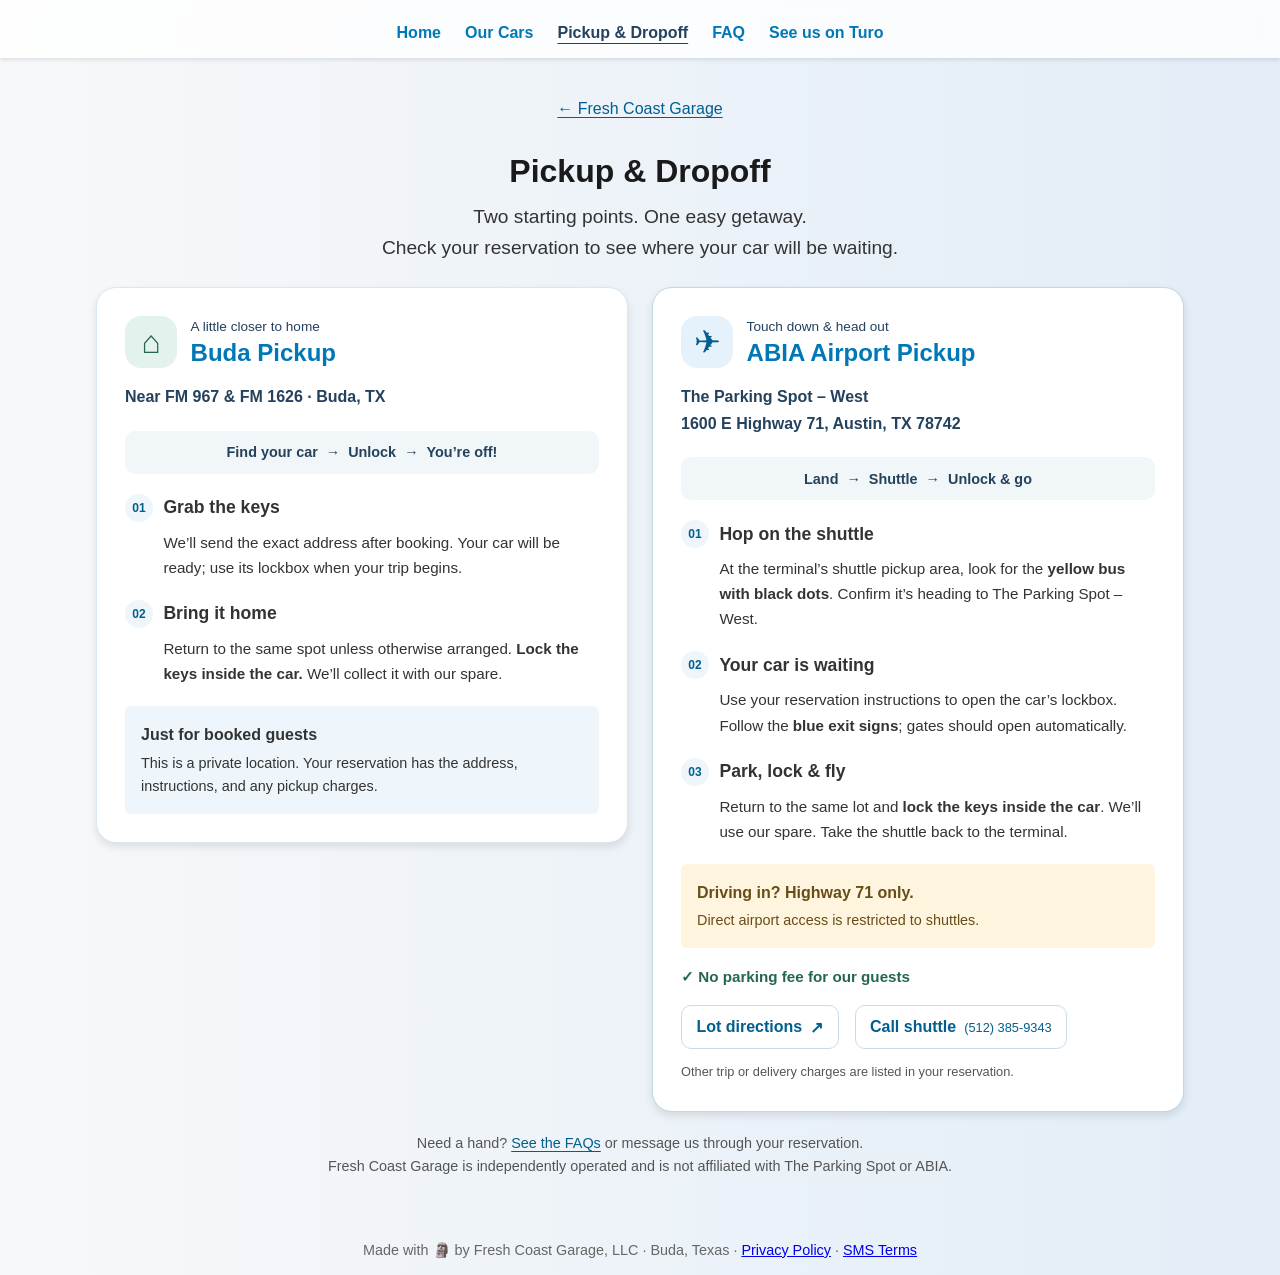
==== pickup-dropoff.html @ 26ae8a41 "Add guest pages for Pickup & Dropoff and FAQ; update navigation links and styles" ====
<!DOCTYPE html>
<html lang="en">
<head>
  <meta charset="UTF-8" />
  <meta name="viewport" content="width=device-width, initial-scale=1" />
  <title>Pickup &amp; Dropoff | Fresh Coast Garage</title>
  <meta name="description" content="Contactless car pickup in Buda, TX and Austin airport Turo pickup at The Parking Spot West. Find shuttle, driving, and return instructions." />
  <link rel="icon" type="image/jpeg" href="images/icon.jpg" />
  <link rel="stylesheet" href="styles.css?v=20260930-guest-pages" />
</head>
<body>
  <header>
    <nav>
      <ul>
        <li><a href="index.html">Home</a></li>
        <li><a href="index.html#cars">Our Cars</a></li>
        <li><a href="pickup-dropoff.html" aria-current="page">Pickup &amp; Dropoff</a></li>
        <li><a href="faq.html">FAQ</a></li>
        <li><a href="https://turo.com/us/en/drivers/49832972" target="_blank" rel="noopener">See us on Turo</a></li>
      </ul>
    </nav>
  </header>
  <main class="guest-page">
    <a class="guest-home-link" href="index.html">&larr; Fresh Coast Garage</a>
    <section id="pickup-dropoff" class="guest-section" aria-labelledby="pickup-heading">
      <h1 id="pickup-heading">Pickup &amp; Dropoff</h1>
      <p class="section-intro">Two starting points. One easy getaway.<br>Check your reservation to see where your car will be waiting.</p>
      <div class="pickup-options">
        <article class="pickup-panel" aria-labelledby="buda-heading">
          <div class="pickup-card-heading"><span class="pickup-icon" aria-hidden="true">&#8962;</span><div><span class="pickup-tag">A little closer to home</span><h3 id="buda-heading">Buda Pickup</h3></div></div>
          <p class="pickup-location">Near FM 967 &amp; FM 1626 &middot; Buda, TX</p>
          <div class="pickup-route" aria-label="Pickup process"><span>Find your car</span><span aria-hidden="true">&rarr;</span><span>Unlock</span><span aria-hidden="true">&rarr;</span><span>You&rsquo;re off!</span></div>
          <div class="pickup-moment"><h4><span aria-hidden="true">01</span> Grab the keys</h4><p>We&rsquo;ll send the exact address after booking. Your car will be ready; use its lockbox when your trip begins.</p></div>
          <div class="pickup-moment"><h4><span aria-hidden="true">02</span> Bring it home</h4><p>Return to the same spot unless otherwise arranged. <strong>Lock the keys inside the car.</strong> We&rsquo;ll collect it with our spare.</p></div>
          <div class="pickup-note"><strong>Just for booked guests</strong><span>This is a private location. Your reservation has the address, instructions, and any pickup charges.</span></div>
        </article>
        <article class="pickup-panel airport-panel" aria-labelledby="airport-heading">
          <div class="pickup-card-heading"><span class="pickup-icon" aria-hidden="true">&#9992;</span><div><span class="pickup-tag">Touch down &amp; head out</span><h3 id="airport-heading">ABIA Airport Pickup</h3></div></div>
          <p class="pickup-location">The Parking Spot &ndash; West<br>1600 E Highway 71, Austin, TX 78742</p>
          <div class="pickup-route" aria-label="Pickup process"><span>Land</span><span aria-hidden="true">&rarr;</span><span>Shuttle</span><span aria-hidden="true">&rarr;</span><span>Unlock &amp; go</span></div>
          <div class="pickup-moment"><h4><span aria-hidden="true">01</span> Hop on the shuttle</h4><p>At the terminal&rsquo;s shuttle pickup area, look for the <strong>yellow bus with black dots</strong>. Confirm it&rsquo;s heading to The Parking Spot &ndash; West.</p></div>
          <div class="pickup-moment"><h4><span aria-hidden="true">02</span> Your car is waiting</h4><p>Use your reservation instructions to open the car&rsquo;s lockbox. Follow the <strong>blue exit signs</strong>; gates should open automatically.</p></div>
          <div class="pickup-moment"><h4><span aria-hidden="true">03</span> Park, lock &amp; fly</h4><p>Return to the same lot and <strong>lock the keys inside the car</strong>. We&rsquo;ll use our spare. Take the shuttle back to the terminal.</p></div>
          <div class="pickup-note arrival-note"><strong>Driving in? Highway 71 only.</strong><span>Direct airport access is restricted to shuttles.</span></div>
          <p class="parking-perk"><span aria-hidden="true">&#10003;</span> No parking fee for our guests</p>
          <div class="pickup-actions">
            <a href="https://www.google.com/maps/search/?api=1&amp;query=The+Parking+Spot+West+1600+E+Highway+71+Austin+TX+78742">Lot directions <span aria-hidden="true">&nearr;</span></a>
            <a href="tel:+15123859343">Call shuttle <span class="shuttle-number">(512) 385-9343</span></a>
          </div>
          <p class="pickup-small">Other trip or delivery charges are listed in your reservation.</p>
        </article>
      </div>
      <p class="pickup-footnote">Need a hand? <a href="faq.html">See the FAQs</a> or message us through your reservation.<br>Fresh Coast Garage is independently operated and is not affiliated with The Parking Spot or ABIA.</p>
    </section>
  </main>
    <footer>
    Made with 🗿 by Fresh Coast Garage, LLC · Buda, Texas ·
    <a href="/privacy.html">Privacy Policy</a> ·
    <a href="/smsconsent.html">SMS Terms</a>
  </footer>
</body>
</html>
---- styles.css ----
/* Reset & base styling */
* {
  box-sizing: border-box;
  margin: 0;
  padding: 0;
}

body {
  font-family: 'Segoe UI', Tahoma, Geneva, Verdana, sans-serif;
  background: linear-gradient(to right, #f7f8fa, #e2edf7);
  color: #333;
  min-height: 100vh;
  display: flex;
  flex-direction: column;
  align-items: center;
  padding-top: 10px;
}

main {
  flex: 1;
  margin-top: 80px;
  text-align: center;
}

/* Header & Nav */
header {
  z-index: 10;
  width: 100%;
  padding: 1rem;
  background-color: #ffffffcc;
  backdrop-filter: blur(6px);
  box-shadow: 0 2px 4px rgba(0,0,0,0.1);
  position: fixed;
  top: 0;
  left: 0;
}

h1 {
  font-size: 2rem;
  margin-bottom: 0.5rem;
  color: #1a1a1a;
}

nav ul {
  flex-wrap: wrap;
  list-style: none;
  margin: 0;
  padding: 0;
  display: flex;
  justify-content: center;
  gap: 1.5rem;
  margin-top: 0.5rem;
}

nav a {
  text-decoration: none;
  color: #0077b6;
  font-weight: bold;
  transition: color 0.2s ease;
}

nav a:hover {
  color: #005f8e;
}

/* Main content */
p {
  font-size: 1.2rem;
  margin-bottom: 2rem;
}

.cta-button {
  display: block;
  width: fit-content;
  margin: 1rem auto 2rem auto;
  margin-top: 11rem;
  padding: 10.75rem 1.5rem;
  background-color: #0077cc;
  color: white;
  font-size: 1.1rem;
  text-decoration: none;
  border-radius: 6px;
  box-shadow: 0 4px 10px rgba(0,0,0,0.1);
  z-index: 1;
  position: relative;
}

.cta-button:hover {
  background-color: #005f8e;
}

/* Footer */
footer {
  margin-top: auto;
  padding: 1rem 0;
  font-size: 0.9rem;
  color: #666;
}

/* Car gallery */
.car-gallery {
  margin-top: 4rem;
}

.car-gallery h2 {
  font-size: 1.8rem;
  margin-bottom: 1rem;
  color: #222;
}

.car-cards {
  display: flex;
  flex-wrap: wrap;
  justify-content: center;
  gap: 2rem;
  margin-top: 0; /* This prevents pushing down from above */
  position: relative;
  z-index: 0;
}

.car-card {
  display: block;
  background: #fff;
  padding: 1rem 1.5rem;
  border-radius: 10px;
  box-shadow: 0 4px 8px rgba(0,0,0,0.1);
  text-align: left;
  width: 90%;
  max-width: 400px;
  text-decoration: none;
  color: #333;
  transition: transform 0.2s ease, box-shadow 0.2s ease;
}

.car-card:hover {
  transform: translateY(-3px);
  box-shadow: 0 6px 14px rgba(0,0,0,0.15);
}

.car-card h3 {
  margin-bottom: 0.25rem;
  font-size: 1.4rem;
  color: #0077b6;
}

.car-card p {
  font-size: 1rem;
  color: #666;
}

/* About section */
#about {
  padding: 2rem;
  background-color: #f7f7f7;
  border-top: 2px solid #ccc;
}

#about h2 {
  font-size: 2em;
  margin-bottom: 1rem;
}

.about-content {
  max-width: 900px;
  margin: 0 auto;
}

.about-content p {
  margin-bottom: 1rem;
  line-height: 1.6;
}

.about-photo {
  width: 100%;
  max-width: 500px;
  float: right;
  margin-left: 2rem;
  margin-bottom: 1rem;
  border-radius: 6px;
  box-shadow: 0 2px 8px rgba(0,0,0,0.2);
}
.car-photo {
  width: 100%;
  height: 100%;
  object-fit: cover;
  display: block;
  border-radius: 6px;
}
.image-wrapper {
  width: 100%;
  aspect-ratio: 4 / 3;
  overflow: hidden;
  border-radius: 16px;
  margin-bottom: 0.5rem;
}
.car-cards {
  display: flex;
  flex-wrap: wrap;
  justify-content: center;
  gap: 2rem;
  margin-bottom: 4rem; /* creates space before About section */
}

.car-card {
  display: block;
  background: #fff;
  padding: 1rem 1.5rem;
  border-radius: 10px;
  box-shadow: 0 4px 8px rgba(0,0,0,0.1);
  text-align: left;
  width: 100%;
  max-width: 360px;
  text-decoration: none;
  color: #333;
  transition: transform 0.2s ease, box-shadow 0.2s ease;
}

@media (min-width: 600px) {
  .car-card {
    width: 45%;
  }
}
#weather {
  margin: 2rem auto;
  padding: 1rem;
  background-color: #eef6fb;
  border-radius: 8px;
  max-width: 700px;
  text-align: center;
}

#weather h2 {
  font-size: 1.5rem;
  margin-bottom: 1rem;
}

.weather-cards {
  display: flex;
  justify-content: center;
  gap: 1rem;
  flex-wrap: wrap;
}

.weather-day {
  background-color: #fff;
  padding: 0.75rem;
  border-radius: 6px;
  box-shadow: 0 2px 6px rgba(0,0,0,0.1);
  width: 100px;
}

.weather-day h3 {
  font-size: 1rem;
  margin-bottom: 0.25rem;
}

.weather-day img {
  width: 40px;
  height: 40px;
}

.weather-day p {
  font-size: 0.9rem;
  margin: 0.25rem 0;
}

/* give your hero logo a little breathing room */
.logo-container {
  margin-bottom: 1rem;
  /* optional: max-width: 100%; text-align:center; */
}

/* Guest guide: shared colors and card treatment with the fleet. */
main { width: 100%; }
.logo-container img { max-width: 100%; height: auto; }
section[id] { scroll-margin-top: 8rem; }
a:focus-visible, summary:focus-visible {
  outline: 3px solid #005f8e;
  outline-offset: 4px;
  border-radius: 4px;
}
.guest-section {
  max-width: 1120px;
  margin: 0 auto 3rem;
  padding: 0 1rem;
}
.guest-section h1, .guest-section h2 { font-size: 2rem; margin-bottom: 0.75rem; }
.guest-home-link { display: block; width: fit-content; margin: 0 auto 1.5rem; color: #005f8e; padding: 0.65rem 1rem; text-underline-offset: 3px; }
nav a[aria-current="page"] { color: #24415d; text-decoration: underline; text-underline-offset: 5px; }
.guest-section .section-intro {
  max-width: 750px;
  margin: 0 auto 1.5rem;
  line-height: 1.6;
}
.pickup-options { display: grid; gap: 1.5rem; align-items: start; }
.pickup-panel, .faq-list details {
  background: #fff;
  border-radius: 10px;
  box-shadow: 0 4px 8px rgba(0,0,0,0.1);
  text-align: left;
  min-width: 0;
}
.pickup-panel { padding: 1.75rem; border: 1px solid #dbe7ef; border-radius: 20px; }
.airport-panel { border-color: #bed9e9; }
.pickup-tag {
  display: inline-block;
  background: #eef6fb;
  color: #24415d;
  border-radius: 999px;
  padding: 0.35rem 0.7rem;
  font-size: 0.85rem;
  font-weight: 700;
  margin-bottom: 0.75rem;
}
.pickup-panel h3 { color: #0077b6; font-size: 1.5rem; margin-bottom: 0.5rem; }
.pickup-card-heading { display: flex; align-items: center; gap: 0.85rem; margin-bottom: 1rem; }
.pickup-card-heading .pickup-tag { background: none; padding: 0; margin-bottom: 0.3rem; font-weight: 500; }
.pickup-card-heading h3 { margin: 0; }
.pickup-icon { display: grid; place-items: center; flex: 0 0 52px; height: 52px; border-radius: 16px; background: #e4f2ed; color: #256653; font-size: 2rem; }
.airport-panel .pickup-icon { background: #e5f1fb; color: #005f8e; }
.pickup-route { display: flex; flex-wrap: wrap; align-items: center; justify-content: center; gap: 0.5rem; background: #f1f6f9; padding: 0.85rem; border-radius: 10px; margin: 1.25rem 0; font-size: 0.9rem; font-weight: 600; color: #24415d; }
.pickup-moment { margin: 1.25rem 0; }
.pickup-panel .pickup-moment h4 { display: flex; align-items: center; gap: 0.65rem; margin: 0 0 0.5rem; }
.pickup-moment h4 span { display: grid; place-items: center; flex: 0 0 28px; height: 28px; background: #eef6fb; border-radius: 50%; font-size: 0.75rem; color: #005f8e; }
.pickup-panel .pickup-moment p { padding-left: 2.4rem; font-size: 0.95rem; margin-bottom: 0; }
.pickup-note strong, .pickup-note span { display: block; }
.pickup-note span { font-size: 0.9rem; margin-top: 0.25rem; }
.pickup-panel .arrival-note { background: #fff5de; color: #674d17; }
.pickup-panel .parking-perk { margin: 1rem 0 0; color: #256653; font-size: 0.95rem; font-weight: 600; }
.pickup-panel .pickup-small { font-size: 0.8rem; color: #555; margin: 0.75rem 0 0; }
.shuttle-number { font-size: 0.8rem; font-weight: 400; }
.pickup-panel h4 { font-size: 1.1rem; margin: 1.25rem 0 0.5rem; }
.pickup-panel p, .faq-list p { font-size: 1rem; line-height: 1.65; margin: 0 0 1rem; }
.pickup-location { font-weight: 600; color: #24415d; }
.pickup-steps { padding-left: 1.5rem; line-height: 1.65; }
.pickup-steps li { padding-left: 0.25rem; margin-bottom: 0.8rem; }
.pickup-steps li::marker { color: #005f8e; font-weight: 700; }
.pickup-note { background: #eef6fb; border-radius: 6px; padding: 1rem; line-height: 1.6; margin-top: 1rem; }
.pickup-actions { display: flex; flex-wrap: wrap; gap: 0.5rem 1rem; margin-top: 1rem; }
.guest-section a { color: #005f8e; text-underline-offset: 3px; }
.pickup-actions a { display: inline-flex; flex-wrap: wrap; gap: 0.3rem 0.5rem; align-items: center; justify-content: center; min-height: 44px; font-weight: 600; padding: 0.65rem 0.9rem; border: 1px solid #c9dce8; border-radius: 10px; text-decoration: none; }
.pickup-actions a:hover { background: #eef6fb; }
.guest-section .pickup-footnote { font-size: 0.9rem; line-height: 1.6; margin: 1.25rem auto 0; color: #555; max-width: 900px; }
.faq-inset {
  max-width: 960px;
  margin: 0 auto;
  padding: clamp(1.25rem, 4vw, 3rem);
  background: #f8fbfd;
  border: 1px solid #d5e2eb;
  border-radius: 24px;
  box-shadow: inset 0 2px 8px rgba(36,65,93,0.04), 0 12px 32px rgba(36,65,93,0.07);
  text-align: left;
}
.faq-inset .section-intro { margin-left: 0; color: #526373; font-size: 1rem; }
.faq-list { margin: 0 auto; display: grid; gap: 0; border: 1px solid #dbe6ee; border-radius: 14px; background: #fff; }
.faq-list details { background: transparent; border-radius: 0; box-shadow: none; }
.faq-list details + details { border-top: 1px solid #e6edf2; }
.faq-topics { display: flex; flex-wrap: wrap; justify-content: center; gap: 0.6rem; margin: 0 auto 2rem; max-width: 900px; }
.faq-topics a { display: inline-flex; align-items: center; min-height: 44px; padding: 0.6rem 1rem; border-radius: 999px; background: #fff; border: 1px solid #c9dce8; font-size: 0.9rem; text-decoration: none; }
.faq-topics a:hover { background: #eef6fb; }
.faq-inset .faq-topics { justify-content: flex-start; padding-bottom: 1.5rem; border-bottom: 1px solid #dbe6ee; }
.faq-group { max-width: 900px; margin: 0 auto 2rem; }
.faq-group:last-child { margin-bottom: 0; }
.faq-group h3 { text-align: left; color: #24415d; font-size: 1.15rem; margin: 0 0 0.85rem; }
.faq-list summary { padding: 1rem 1.25rem; cursor: pointer; font-weight: 600; line-height: 1.5; color: #24415d; }
.faq-list summary:hover { background: #eef6fb; border-radius: 10px; }
.faq-list details[open] summary { border-bottom: 1px solid #e2edf7; }
.faq-list p { padding: 1rem 1.25rem; margin: 0; color: #465b6b; font-size: 0.95rem; max-width: 75ch; }
@media (min-width: 1024px) {
  .pickup-options { grid-template-columns: 1fr 1fr; }
}
@media (max-width: 599px) {
  header { padding: 0.5rem 0.75rem; }
  nav ul { gap: 0.25rem 1rem; margin-top: 0; }
  nav a { display: inline-flex; align-items: center; min-height: 44px; }
  main { margin-top: 110px; }
  .guest-section h1, .guest-section h2 { font-size: 1.6rem; }
  .pickup-panel { padding: 1.25rem; }
}

/* give the CTA a bit of extra breathing room too */
.cta-button {
  margin-top: 11.5rem;     /* you can tweak this as well */
}

/* --- Responsive layout fixes for car cards --- */

/* On small screens, stack cards vertically */
@media (max-width: 599px) {
  .car-cards {
    flex-direction: column;
    align-items: center;
  }

  .car-card {
    width: 90%;
    max-width: 500px;
  }
}

/* On tablets and up, go to two-column layout */
@media (min-width: 600px) and (max-width: 1023px) {
  .car-card {
    width: 45%;
  }
}

/* On desktop, allow up to 3 in a row if screen allows */
@media (min-width: 1024px) {
  .car-cards {
    justify-content: center;
  }

  .car-card {
    width: 30%;
    max-width: 360px;
  }
}
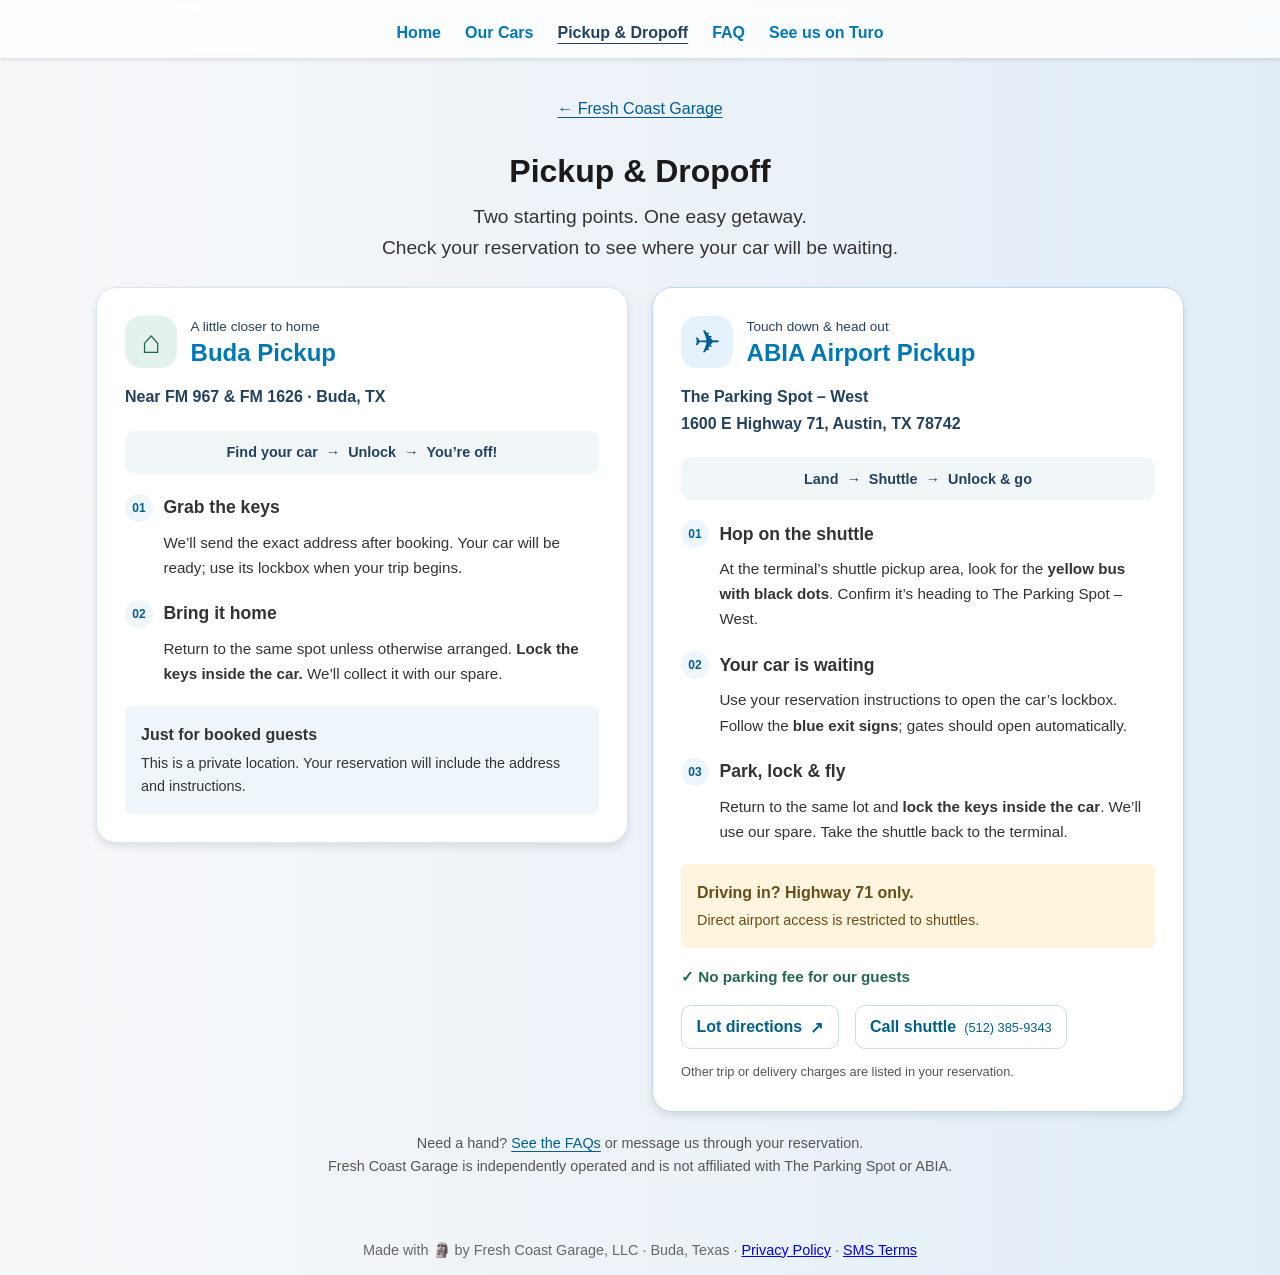
==== commit 06b1f294: "Update pickup instructions for booked guests; clarify reservation details" ====
--- a/pickup-dropoff.html
+++ b/pickup-dropoff.html
@@ -32,7 +32,7 @@
           <div class="pickup-route" aria-label="Pickup process"><span>Find your car</span><span aria-hidden="true">&rarr;</span><span>Unlock</span><span aria-hidden="true">&rarr;</span><span>You&rsquo;re off!</span></div>
           <div class="pickup-moment"><h4><span aria-hidden="true">01</span> Grab the keys</h4><p>We&rsquo;ll send the exact address after booking. Your car will be ready; use its lockbox when your trip begins.</p></div>
           <div class="pickup-moment"><h4><span aria-hidden="true">02</span> Bring it home</h4><p>Return to the same spot unless otherwise arranged. <strong>Lock the keys inside the car.</strong> We&rsquo;ll collect it with our spare.</p></div>
-          <div class="pickup-note"><strong>Just for booked guests</strong><span>This is a private location. Your reservation has the address, instructions, and any pickup charges.</span></div>
+          <div class="pickup-note"><strong>Just for booked guests</strong><span>This is a private location. Your reservation will include the address and instructions.</span></div>
         </article>
         <article class="pickup-panel airport-panel" aria-labelledby="airport-heading">
           <div class="pickup-card-heading"><span class="pickup-icon" aria-hidden="true">&#9992;</span><div><span class="pickup-tag">Touch down &amp; head out</span><h3 id="airport-heading">ABIA Airport Pickup</h3></div></div>
